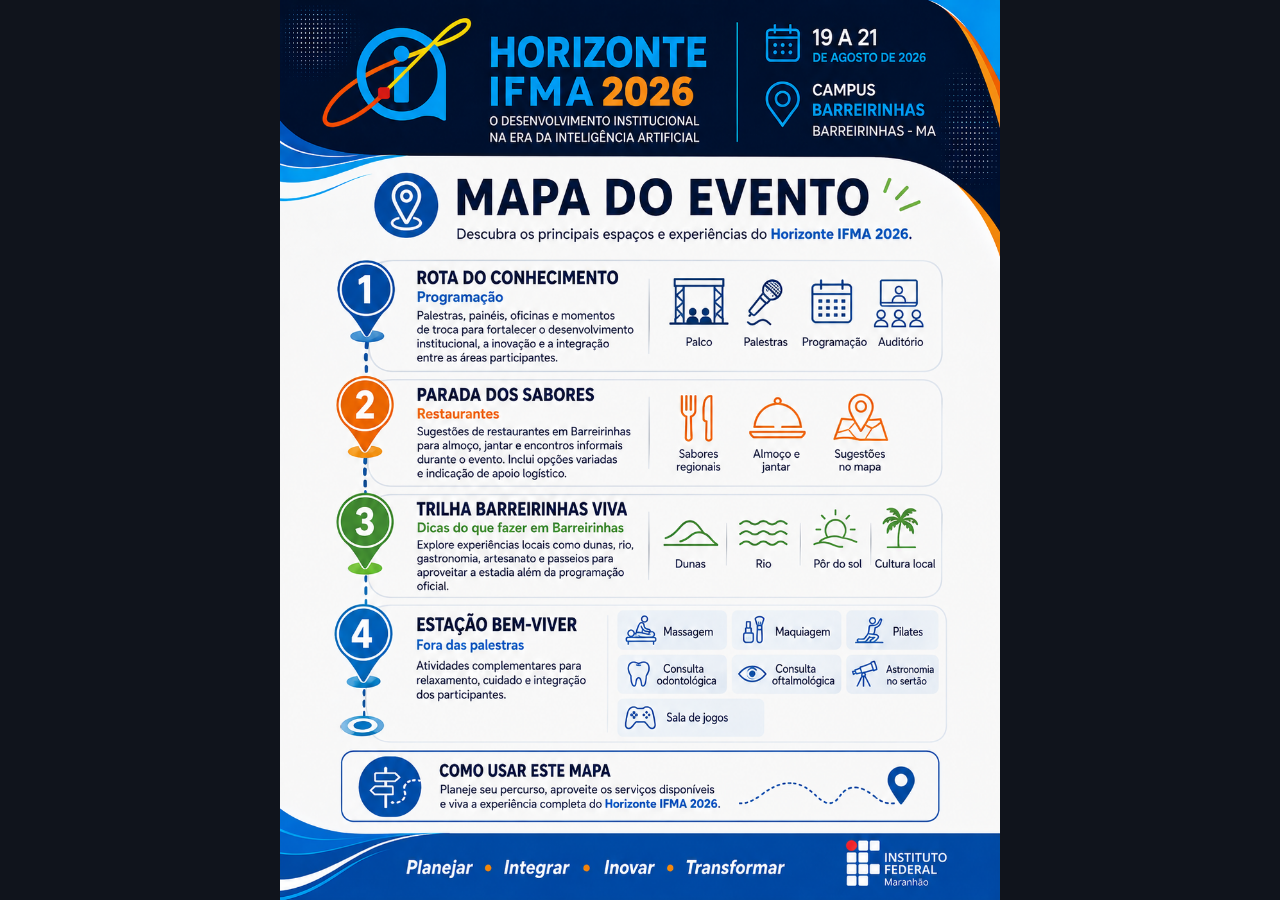
==== index.html @ 42ee4b75 "Mapa do Evento Horizonte IFMA 2026: menu interativo e materiais" ====
<!DOCTYPE html>
<html lang="pt-BR">
<head>
<meta charset="UTF-8">
<meta name="viewport" content="width=device-width, initial-scale=1">
<title>Mapa do Evento — Horizonte IFMA 2026</title>
<style>
  :root { --map-w: 1122; --map-h: 1402; }

  * { box-sizing: border-box; }

  body {
    margin: 0;
    background: #10141c;
    font-family: system-ui, "Segoe UI", Roboto, sans-serif;
    color: #fff;
  }

  /* Palco: mantém a proporção exata da imagem para que as áreas
     clicáveis (em %) acompanhem qualquer tamanho de tela. */
  .mapa {
    position: relative;
    width: min(100vw, calc(100vh * var(--map-w) / var(--map-h)));
    margin: 0 auto;
    aspect-ratio: var(--map-w) / var(--map-h);
    background-image: url("0.Mapa%20do%20Evento.png");
    background-size: 100% 100%;
    background-repeat: no-repeat;
  }

  .hotspot {
    position: absolute;
    display: block;
    border-radius: 10px;
    text-decoration: none;
    color: transparent;
    outline: none;
    -webkit-tap-highlight-color: transparent;
    transition: background-color .15s, box-shadow .15s;
  }

  .hotspot:hover,
  .hotspot:focus-visible {
    background-color: rgba(255, 214, 0, .28);
    box-shadow: 0 0 0 3px rgba(255, 214, 0, .9) inset;
  }

  /* Rótulo acessível, visível apenas para leitores de tela */
  .sr-only {
    position: absolute;
    width: 1px; height: 1px;
    padding: 0; margin: -1px;
    overflow: hidden;
    clip: rect(0 0 0 0);
    white-space: nowrap;
    border: 0;
  }

  /* ---------- Modo de edição ---------- */
  body.editando .hotspot {
    background-color: rgba(0, 170, 255, .30);
    box-shadow: 0 0 0 2px #00aaff inset;
    color: #fff;
    cursor: move;
    font-weight: 700;
    font-size: clamp(12px, 1.6vw, 20px);
    display: flex;
    align-items: center;
    justify-content: center;
    text-shadow: 0 1px 3px #000;
  }

  body.editando .alca {
    position: absolute;
    right: -6px; bottom: -6px;
    width: 14px; height: 14px;
    background: #fff;
    border: 2px solid #00aaff;
    border-radius: 3px;
    cursor: nwse-resize;
  }
  .alca { display: none; }

  /* A caixa de ajuda é uma ferramenta interna: fica oculta para os
     visitantes e só aparece quando o modo de edição é ativado com "E". */
  .ajuda {
    display: none;
    position: fixed;
    left: 12px; bottom: 12px;
    max-width: 340px;
    padding: 10px 14px;
    background: rgba(0, 0, 0, .78);
    border: 1px solid #2b3648;
    border-radius: 10px;
    font-size: 13px;
    line-height: 1.5;
    z-index: 10;
  }
  body.editando .ajuda { display: block; }
  .ajuda kbd {
    background: #263043;
    border-radius: 4px;
    padding: 1px 6px;
    font-family: inherit;
  }
  .ajuda button {
    margin-top: 8px;
    padding: 6px 12px;
    background: #00aaff;
    color: #04121d;
    border: 0;
    border-radius: 6px;
    font-weight: 700;
    cursor: pointer;
  }
  .ajuda .so-edicao { display: none; }
  body.editando .ajuda .so-edicao { display: block; }
</style>
</head>
<body>

<div class="mapa" id="mapa">
  <!-- 1 — Rota do Conhecimento -->
  <a class="hotspot" href="1-programacao.html"
     title="Rota do Conhecimento — Programação Oficial (PDF)"
     style="left:8.00%; top:28.60%; width:84.00%; height:11.70%;">
    <span class="sr-only">1 — Rota do Conhecimento: abrir a Programação Oficial em PDF</span>
    <span aria-hidden="true">1</span><i class="alca"></i>
  </a>

  <!-- 2 — Parada dos Sabores -->
  <a class="hotspot" href="2-restaurantes.html"
     title="Parada dos Sabores — Restaurantes em Barreirinhas"
     style="left:8.00%; top:41.70%; width:84.00%; height:11.70%;">
    <span class="sr-only">2 — Parada dos Sabores: abrir a lista de restaurantes em Barreirinhas</span>
    <span aria-hidden="true">2</span><i class="alca"></i>
  </a>

  <!-- 3 — Trilha Barreirinhas Viva -->
  <a class="hotspot" href="3-o-que-fazer.html"
     title="Trilha Barreirinhas Viva — Dicas do que fazer em Barreirinhas"
     style="left:8.00%; top:54.90%; width:84.00%; height:11.60%;">
    <span class="sr-only">3 — Trilha Barreirinhas Viva: abrir as dicas do que fazer em Barreirinhas</span>
    <span aria-hidden="true">3</span><i class="alca"></i>
  </a>

  <!-- 4 — Estação Bem-Viver -->
  <a class="hotspot" href="4-bem-viver.html"
     title="Estação Bem-Viver — Atividades fora das palestras"
     style="left:8.00%; top:67.40%; width:84.00%; height:14.50%;">
    <span class="sr-only">4 — Estação Bem-Viver: abrir as atividades fora das palestras</span>
    <span aria-hidden="true">4</span><i class="alca"></i>
  </a>
</div>

<!-- Ferramenta interna de ajuste das áreas clicáveis. Oculta por padrão; pressione "E". -->
<div class="ajuda">
  <strong>Modo de edição</strong> &mdash; pressione <kbd>E</kbd> para sair.
  <div class="so-edicao">
    Arraste o retângulo para mover, use o quadradinho do canto para redimensionar.
    <button type="button" id="btnCopiar">Copiar coordenadas</button>
  </div>
</div>

<script>
(() => {
  const mapa = document.getElementById('mapa');
  const spots = [...document.querySelectorAll('.hotspot')];
  let editando = false;

  document.addEventListener('keydown', (e) => {
    if (e.key === 'e' || e.key === 'E') {
      editando = !editando;
      document.body.classList.toggle('editando', editando);
    }
  });

  // Impede a navegação enquanto o modo de edição está ativo.
  spots.forEach((spot) => {
    spot.addEventListener('click', (e) => { if (editando) e.preventDefault(); });
    spot.addEventListener('pointerdown', (e) => {
      if (!editando) return;
      e.preventDefault();

      const caixa = mapa.getBoundingClientRect();
      const alvo = spot.getBoundingClientRect();
      const redimensionando = e.target.classList.contains('alca');
      const x0 = e.clientX, y0 = e.clientY;
      const left0 = alvo.left - caixa.left, top0 = alvo.top - caixa.top;
      const w0 = alvo.width, h0 = alvo.height;
      const pctX = (v) => (v / caixa.width) * 100;
      const pctY = (v) => (v / caixa.height) * 100;

      const mover = (ev) => {
        const dx = ev.clientX - x0, dy = ev.clientY - y0;
        if (redimensionando) {
          spot.style.width = Math.max(pctX(w0 + dx), 1).toFixed(2) + '%';
          spot.style.height = Math.max(pctY(h0 + dy), 1).toFixed(2) + '%';
        } else {
          spot.style.left = pctX(left0 + dx).toFixed(2) + '%';
          spot.style.top = pctY(top0 + dy).toFixed(2) + '%';
        }
      };
      const soltar = () => {
        window.removeEventListener('pointermove', mover);
        window.removeEventListener('pointerup', soltar);
      };
      window.addEventListener('pointermove', mover);
      window.addEventListener('pointerup', soltar);
    });
  });

  document.getElementById('btnCopiar').addEventListener('click', async () => {
    const texto = spots.map((s, i) => {
      const st = s.style;
      return `<!-- ${i + 1} --> style="left:${st.left}; top:${st.top}; width:${st.width}; height:${st.height};"`;
    }).join('\n');
    try {
      await navigator.clipboard.writeText(texto);
      alert('Coordenadas copiadas. Cole no lugar dos atributos style do index.html.');
    } catch {
      prompt('Copie manualmente:', texto);
    }
  });
})();
</script>
</body>
</html>
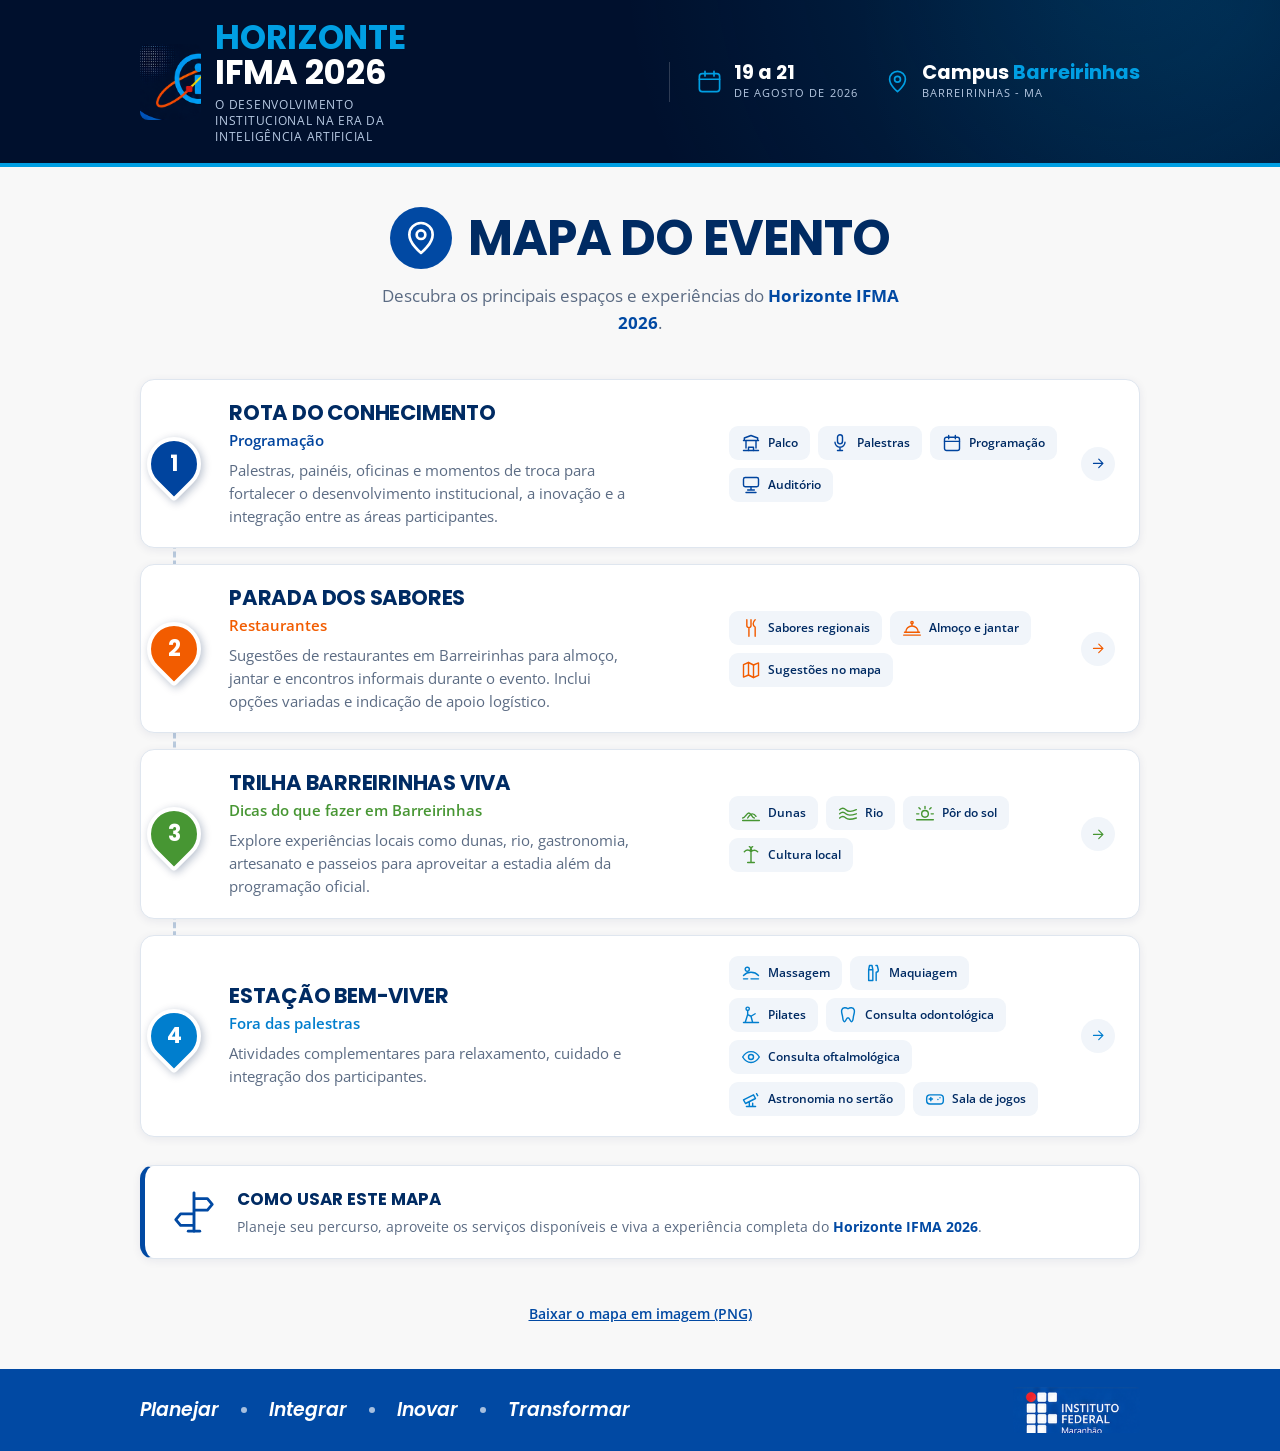
==== commit eff363c1: "Reconstroi o menu principal em HTML fluido, sem imagem de fundo fixa" ====
--- a/index.html
+++ b/index.html
@@ -4,225 +4,215 @@
 <meta charset="UTF-8">
 <meta name="viewport" content="width=device-width, initial-scale=1">
 <title>Mapa do Evento — Horizonte IFMA 2026</title>
-<style>
-  :root { --map-w: 1122; --map-h: 1402; }
-
-  * { box-sizing: border-box; }
-
-  body {
-    margin: 0;
-    background: #10141c;
-    font-family: system-ui, "Segoe UI", Roboto, sans-serif;
-    color: #fff;
-  }
-
-  /* Palco: mantém a proporção exata da imagem para que as áreas
-     clicáveis (em %) acompanhem qualquer tamanho de tela. */
-  .mapa {
-    position: relative;
-    width: min(100vw, calc(100vh * var(--map-w) / var(--map-h)));
-    margin: 0 auto;
-    aspect-ratio: var(--map-w) / var(--map-h);
-    background-image: url("0.Mapa%20do%20Evento.png");
-    background-size: 100% 100%;
-    background-repeat: no-repeat;
-  }
-
-  .hotspot {
-    position: absolute;
-    display: block;
-    border-radius: 10px;
-    text-decoration: none;
-    color: transparent;
-    outline: none;
-    -webkit-tap-highlight-color: transparent;
-    transition: background-color .15s, box-shadow .15s;
-  }
-
-  .hotspot:hover,
-  .hotspot:focus-visible {
-    background-color: rgba(255, 214, 0, .28);
-    box-shadow: 0 0 0 3px rgba(255, 214, 0, .9) inset;
-  }
-
-  /* Rótulo acessível, visível apenas para leitores de tela */
-  .sr-only {
-    position: absolute;
-    width: 1px; height: 1px;
-    padding: 0; margin: -1px;
-    overflow: hidden;
-    clip: rect(0 0 0 0);
-    white-space: nowrap;
-    border: 0;
-  }
-
-  /* ---------- Modo de edição ---------- */
-  body.editando .hotspot {
-    background-color: rgba(0, 170, 255, .30);
-    box-shadow: 0 0 0 2px #00aaff inset;
-    color: #fff;
-    cursor: move;
-    font-weight: 700;
-    font-size: clamp(12px, 1.6vw, 20px);
-    display: flex;
-    align-items: center;
-    justify-content: center;
-    text-shadow: 0 1px 3px #000;
-  }
-
-  body.editando .alca {
-    position: absolute;
-    right: -6px; bottom: -6px;
-    width: 14px; height: 14px;
-    background: #fff;
-    border: 2px solid #00aaff;
-    border-radius: 3px;
-    cursor: nwse-resize;
-  }
-  .alca { display: none; }
-
-  /* A caixa de ajuda é uma ferramenta interna: fica oculta para os
-     visitantes e só aparece quando o modo de edição é ativado com "E". */
-  .ajuda {
-    display: none;
-    position: fixed;
-    left: 12px; bottom: 12px;
-    max-width: 340px;
-    padding: 10px 14px;
-    background: rgba(0, 0, 0, .78);
-    border: 1px solid #2b3648;
-    border-radius: 10px;
-    font-size: 13px;
-    line-height: 1.5;
-    z-index: 10;
-  }
-  body.editando .ajuda { display: block; }
-  .ajuda kbd {
-    background: #263043;
-    border-radius: 4px;
-    padding: 1px 6px;
-    font-family: inherit;
-  }
-  .ajuda button {
-    margin-top: 8px;
-    padding: 6px 12px;
-    background: #00aaff;
-    color: #04121d;
-    border: 0;
-    border-radius: 6px;
-    font-weight: 700;
-    cursor: pointer;
-  }
-  .ajuda .so-edicao { display: none; }
-  body.editando .ajuda .so-edicao { display: block; }
-</style>
+<meta name="description" content="Mapa do Evento do Horizonte IFMA 2026: programação, restaurantes em Barreirinhas, dicas do que fazer e atividades da Estação Bem-Viver. Campus Barreirinhas, 19 a 21 de agosto de 2026.">
+<meta name="theme-color" content="#00102d">
+
+<meta property="og:type" content="website">
+<meta property="og:title" content="Mapa do Evento — Horizonte IFMA 2026">
+<meta property="og:description" content="Descubra os principais espaços e experiências do Horizonte IFMA 2026, no Campus Barreirinhas.">
+<meta property="og:image" content="0.Mapa do Evento.png">
+<meta property="og:locale" content="pt_BR">
+
+<link rel="preconnect" href="https://fonts.googleapis.com">
+<link rel="preconnect" href="https://fonts.gstatic.com" crossorigin>
+<link rel="stylesheet" href="https://fonts.googleapis.com/css2?family=Open+Sans:wght@400;600&family=Poppins:wght@600;700&display=swap">
+<link rel="stylesheet" href="mapa.css">
 </head>
 <body>
 
-<div class="mapa" id="mapa">
-  <!-- 1 — Rota do Conhecimento -->
-  <a class="hotspot" href="1-programacao.html"
-     title="Rota do Conhecimento — Programação Oficial (PDF)"
-     style="left:8.00%; top:28.60%; width:84.00%; height:11.70%;">
-    <span class="sr-only">1 — Rota do Conhecimento: abrir a Programação Oficial em PDF</span>
-    <span aria-hidden="true">1</span><i class="alca"></i>
-  </a>
-
-  <!-- 2 — Parada dos Sabores -->
-  <a class="hotspot" href="2-restaurantes.html"
-     title="Parada dos Sabores — Restaurantes em Barreirinhas"
-     style="left:8.00%; top:41.70%; width:84.00%; height:11.70%;">
-    <span class="sr-only">2 — Parada dos Sabores: abrir a lista de restaurantes em Barreirinhas</span>
-    <span aria-hidden="true">2</span><i class="alca"></i>
-  </a>
-
-  <!-- 3 — Trilha Barreirinhas Viva -->
-  <a class="hotspot" href="3-o-que-fazer.html"
-     title="Trilha Barreirinhas Viva — Dicas do que fazer em Barreirinhas"
-     style="left:8.00%; top:54.90%; width:84.00%; height:11.60%;">
-    <span class="sr-only">3 — Trilha Barreirinhas Viva: abrir as dicas do que fazer em Barreirinhas</span>
-    <span aria-hidden="true">3</span><i class="alca"></i>
-  </a>
-
-  <!-- 4 — Estação Bem-Viver -->
-  <a class="hotspot" href="4-bem-viver.html"
-     title="Estação Bem-Viver — Atividades fora das palestras"
-     style="left:8.00%; top:67.40%; width:84.00%; height:14.50%;">
-    <span class="sr-only">4 — Estação Bem-Viver: abrir as atividades fora das palestras</span>
-    <span aria-hidden="true">4</span><i class="alca"></i>
-  </a>
-</div>
-
-<!-- Ferramenta interna de ajuste das áreas clicáveis. Oculta por padrão; pressione "E". -->
-<div class="ajuda">
-  <strong>Modo de edição</strong> &mdash; pressione <kbd>E</kbd> para sair.
-  <div class="so-edicao">
-    Arraste o retângulo para mover, use o quadradinho do canto para redimensionar.
-    <button type="button" id="btnCopiar">Copiar coordenadas</button>
+<!-- Biblioteca de ícones. Fica oculta e é referenciada via <use>. -->
+<svg class="sprite" aria-hidden="true" focusable="false">
+  <defs>
+    <symbol id="i-calendario" viewBox="0 0 24 24"><rect x="3" y="5" width="18" height="16" rx="2.5"/><path d="M8 3v4M16 3v4M3 10h18"/></symbol>
+    <symbol id="i-local" viewBox="0 0 24 24"><path d="M12 21s7-5.6 7-11a7 7 0 1 0-14 0c0 5.4 7 11 7 11z"/><circle cx="12" cy="10" r="2.6"/></symbol>
+    <symbol id="i-palco" viewBox="0 0 24 24"><path d="M3 9h18M4 9V6l8-3 8 3v3M6 9v9M18 9v9M3 21h18"/><path d="M9 21v-4h6v4"/></symbol>
+    <symbol id="i-microfone" viewBox="0 0 24 24"><rect x="9" y="2" width="6" height="11" rx="3"/><path d="M6 11a6 6 0 0 0 12 0M12 17v4M9 21h6"/></symbol>
+    <symbol id="i-auditorio" viewBox="0 0 24 24"><rect x="3" y="3" width="18" height="11" rx="2"/><path d="M8 18h8M6 21h12M12 14v4"/></symbol>
+    <symbol id="i-garfo" viewBox="0 0 24 24"><path d="M7 2v7a2.5 2.5 0 0 0 5 0V2M9.5 11.5V22M17 2c-1.6 1.4-2.4 3-2.4 5s.8 3.2 2.4 4v11"/></symbol>
+    <symbol id="i-prato" viewBox="0 0 24 24"><path d="M3 17h18M4.5 17a7.5 7.5 0 0 1 15 0M12 6.5V9"/><circle cx="12" cy="5.4" r="1.4"/><path d="M2 20.5h20"/></symbol>
+    <symbol id="i-mapa" viewBox="0 0 24 24"><path d="M9 3 3 5.5v15L9 18l6 3 6-2.5v-15L15 6z"/><path d="M9 3v15M15 6v15"/></symbol>
+    <symbol id="i-dunas" viewBox="0 0 24 24"><path d="M2 18c3.2 0 4.6-6 7.4-6S13 18 16 18M8 18c2-3.4 3.6-5 5.6-5s3.4 1.4 4.4 3M2 21h20"/></symbol>
+    <symbol id="i-rio" viewBox="0 0 24 24"><path d="M2 8c2.6-2.4 5-2.4 7.4 0S17 10.4 22 8M2 13c2.6-2.4 5-2.4 7.4 0s5.2 2.4 12.6 0M2 18c2.6-2.4 5-2.4 7.4 0s5.2 2.4 12.6 0"/></symbol>
+    <symbol id="i-sol" viewBox="0 0 24 24"><circle cx="12" cy="13" r="4"/><path d="M12 4v2.5M4.6 13H2M22 13h-2.6M6.3 7.3 4.7 5.7M17.7 7.3l1.6-1.6M2 20h20"/></symbol>
+    <symbol id="i-palmeira" viewBox="0 0 24 24"><path d="M12 8v13M12 8C9.6 5.6 6.4 5.6 4 8M12 8c2.4-2.4 5.6-2.4 8 0M12 8c-1.4-3 0-5 2-6M12 8c1.4-3 0-5-2-6M8 21h8"/></symbol>
+    <symbol id="i-massagem" viewBox="0 0 24 24"><path d="M3 15c2.4-2.6 5.6-3.9 9-3.9s6.6 1.3 9 3.9"/><circle cx="7.5" cy="7.5" r="2.5"/><path d="M12 19h9M3 19h5"/></symbol>
+    <symbol id="i-maquiagem" viewBox="0 0 24 24"><path d="M9 3h3l1 5H8zM8 8h5v13H8z"/><path d="M17 21V11c1.7 0 2.6-1.2 2.6-2.6L18.3 3h-1.6"/></symbol>
+    <symbol id="i-pilates" viewBox="0 0 24 24"><circle cx="8" cy="4.5" r="2"/><path d="M8 6.5v5l4 2 5-3M8 11.5 5 21M12 13.5 14 21M3 21h18"/></symbol>
+    <symbol id="i-dente" viewBox="0 0 24 24"><path d="M12 4.5C9.8 2.9 5.5 2.6 4.5 6c-.8 2.8.6 4.9 1 8 .3 2.2.4 6 2.3 6s1.6-4.6 4.2-4.6 2.3 4.6 4.2 4.6 2-3.8 2.3-6c.4-3.1 1.8-5.2 1-8-1-3.4-5.3-3.1-7.5-1.5z"/></symbol>
+    <symbol id="i-olho" viewBox="0 0 24 24"><path d="M2 12s3.8-6.5 10-6.5S22 12 22 12s-3.8 6.5-10 6.5S2 12 2 12z"/><circle cx="12" cy="12" r="3"/></symbol>
+    <symbol id="i-telescopio" viewBox="0 0 24 24"><path d="m3 13 12-6 2.4 4.4L5.4 17.4zM10 15.5V21M14 17v4M6.5 21h11M18.6 5.6 20 8"/></symbol>
+    <symbol id="i-jogos" viewBox="0 0 24 24"><rect x="2" y="7" width="20" height="11" rx="4"/><path d="M7 10v4M5 12h4M15.5 12.5h.01M18 10.5h.01"/></symbol>
+    <symbol id="i-placa" viewBox="0 0 24 24"><path d="M12 2v20M12 5h7l2.5 3L19 11h-7M12 13H5l-2.5 3L5 19h7"/><path d="M9 22h6"/></symbol>
+    <symbol id="i-seta" viewBox="0 0 24 24"><path d="M5 12h13M12.5 6l6 6-6 6"/></symbol>
+  </defs>
+</svg>
+
+<header class="cabecalho">
+  <div class="limite">
+    <div class="marca">
+      <img class="marca__simbolo" src="logo-horizonte.png" alt="" width="176" height="218">
+      <div>
+        <p class="marca__nome">Horizonte <b>IFMA 2026</b></p>
+        <p class="marca__linha">O desenvolvimento institucional na era da inteligência artificial</p>
+      </div>
+    </div>
+
+    <div class="dados">
+      <div class="dado">
+        <svg class="icone" aria-hidden="true"><use href="#i-calendario"/></svg>
+        <span>
+          <span class="dado__forte">19 a 21</span>
+          <span class="dado__fraco">de agosto de 2026</span>
+        </span>
+      </div>
+      <div class="dado">
+        <svg class="icone" aria-hidden="true"><use href="#i-local"/></svg>
+        <span>
+          <span class="dado__forte">Campus <span>Barreirinhas</span></span>
+          <span class="dado__fraco">Barreirinhas - MA</span>
+        </span>
+      </div>
+    </div>
   </div>
-</div>
-
-<script>
-(() => {
-  const mapa = document.getElementById('mapa');
-  const spots = [...document.querySelectorAll('.hotspot')];
-  let editando = false;
-
-  document.addEventListener('keydown', (e) => {
-    if (e.key === 'e' || e.key === 'E') {
-      editando = !editando;
-      document.body.classList.toggle('editando', editando);
-    }
-  });
-
-  // Impede a navegação enquanto o modo de edição está ativo.
-  spots.forEach((spot) => {
-    spot.addEventListener('click', (e) => { if (editando) e.preventDefault(); });
-    spot.addEventListener('pointerdown', (e) => {
-      if (!editando) return;
-      e.preventDefault();
-
-      const caixa = mapa.getBoundingClientRect();
-      const alvo = spot.getBoundingClientRect();
-      const redimensionando = e.target.classList.contains('alca');
-      const x0 = e.clientX, y0 = e.clientY;
-      const left0 = alvo.left - caixa.left, top0 = alvo.top - caixa.top;
-      const w0 = alvo.width, h0 = alvo.height;
-      const pctX = (v) => (v / caixa.width) * 100;
-      const pctY = (v) => (v / caixa.height) * 100;
-
-      const mover = (ev) => {
-        const dx = ev.clientX - x0, dy = ev.clientY - y0;
-        if (redimensionando) {
-          spot.style.width = Math.max(pctX(w0 + dx), 1).toFixed(2) + '%';
-          spot.style.height = Math.max(pctY(h0 + dy), 1).toFixed(2) + '%';
-        } else {
-          spot.style.left = pctX(left0 + dx).toFixed(2) + '%';
-          spot.style.top = pctY(top0 + dy).toFixed(2) + '%';
-        }
-      };
-      const soltar = () => {
-        window.removeEventListener('pointermove', mover);
-        window.removeEventListener('pointerup', soltar);
-      };
-      window.addEventListener('pointermove', mover);
-      window.addEventListener('pointerup', soltar);
-    });
-  });
-
-  document.getElementById('btnCopiar').addEventListener('click', async () => {
-    const texto = spots.map((s, i) => {
-      const st = s.style;
-      return `<!-- ${i + 1} --> style="left:${st.left}; top:${st.top}; width:${st.width}; height:${st.height};"`;
-    }).join('\n');
-    try {
-      await navigator.clipboard.writeText(texto);
-      alert('Coordenadas copiadas. Cole no lugar dos atributos style do index.html.');
-    } catch {
-      prompt('Copie manualmente:', texto);
-    }
-  });
-})();
-</script>
+</header>
+
+<main class="limite">
+
+  <div class="abertura">
+    <h1 class="abertura__titulo">
+      <svg class="icone" aria-hidden="true"><use href="#i-local"/></svg>
+      Mapa do Evento
+    </h1>
+    <p class="abertura__chamada">
+      Descubra os principais espaços e experiências do <strong>Horizonte IFMA 2026</strong>.
+    </p>
+  </div>
+
+  <ol class="rota">
+
+    <li class="etapa" style="--cor: var(--item-1);">
+      <a class="cartao" href="1-programacao.html">
+        <span class="pino" aria-hidden="true"><span>1</span></span>
+        <div class="cartao__conteudo">
+          <h2 class="cartao__titulo">Rota do Conhecimento</h2>
+          <p class="cartao__sub">Programação</p>
+          <p class="cartao__desc">
+            Palestras, painéis, oficinas e momentos de troca para fortalecer o
+            desenvolvimento institucional, a inovação e a integração entre as áreas participantes.
+          </p>
+        </div>
+        <ul class="marcadores">
+          <li><svg class="icone" aria-hidden="true"><use href="#i-palco"/></svg>Palco</li>
+          <li><svg class="icone" aria-hidden="true"><use href="#i-microfone"/></svg>Palestras</li>
+          <li><svg class="icone" aria-hidden="true"><use href="#i-calendario"/></svg>Programação</li>
+          <li><svg class="icone" aria-hidden="true"><use href="#i-auditorio"/></svg>Auditório</li>
+        </ul>
+        <span class="cartao__seta" aria-hidden="true">
+          <svg class="icone"><use href="#i-seta"/></svg>
+        </span>
+      </a>
+    </li>
+
+    <li class="etapa" style="--cor: var(--item-2);">
+      <a class="cartao" href="2-restaurantes.html">
+        <span class="pino" aria-hidden="true"><span>2</span></span>
+        <div class="cartao__conteudo">
+          <h2 class="cartao__titulo">Parada dos Sabores</h2>
+          <p class="cartao__sub">Restaurantes</p>
+          <p class="cartao__desc">
+            Sugestões de restaurantes em Barreirinhas para almoço, jantar e encontros
+            informais durante o evento. Inclui opções variadas e indicação de apoio logístico.
+          </p>
+        </div>
+        <ul class="marcadores">
+          <li><svg class="icone" aria-hidden="true"><use href="#i-garfo"/></svg>Sabores regionais</li>
+          <li><svg class="icone" aria-hidden="true"><use href="#i-prato"/></svg>Almoço e jantar</li>
+          <li><svg class="icone" aria-hidden="true"><use href="#i-mapa"/></svg>Sugestões no mapa</li>
+        </ul>
+        <span class="cartao__seta" aria-hidden="true">
+          <svg class="icone"><use href="#i-seta"/></svg>
+        </span>
+      </a>
+    </li>
+
+    <li class="etapa" style="--cor: var(--item-3);">
+      <a class="cartao" href="3-o-que-fazer.html">
+        <span class="pino" aria-hidden="true"><span>3</span></span>
+        <div class="cartao__conteudo">
+          <h2 class="cartao__titulo">Trilha Barreirinhas Viva</h2>
+          <p class="cartao__sub">Dicas do que fazer em Barreirinhas</p>
+          <p class="cartao__desc">
+            Explore experiências locais como dunas, rio, gastronomia, artesanato e
+            passeios para aproveitar a estadia além da programação oficial.
+          </p>
+        </div>
+        <ul class="marcadores">
+          <li><svg class="icone" aria-hidden="true"><use href="#i-dunas"/></svg>Dunas</li>
+          <li><svg class="icone" aria-hidden="true"><use href="#i-rio"/></svg>Rio</li>
+          <li><svg class="icone" aria-hidden="true"><use href="#i-sol"/></svg>Pôr do sol</li>
+          <li><svg class="icone" aria-hidden="true"><use href="#i-palmeira"/></svg>Cultura local</li>
+        </ul>
+        <span class="cartao__seta" aria-hidden="true">
+          <svg class="icone"><use href="#i-seta"/></svg>
+        </span>
+      </a>
+    </li>
+
+    <li class="etapa" style="--cor: var(--item-4);">
+      <a class="cartao" href="4-bem-viver.html">
+        <span class="pino" aria-hidden="true"><span>4</span></span>
+        <div class="cartao__conteudo">
+          <h2 class="cartao__titulo">Estação Bem-Viver</h2>
+          <p class="cartao__sub">Fora das palestras</p>
+          <p class="cartao__desc">
+            Atividades complementares para relaxamento, cuidado e integração dos participantes.
+          </p>
+        </div>
+        <ul class="marcadores">
+          <li><svg class="icone" aria-hidden="true"><use href="#i-massagem"/></svg>Massagem</li>
+          <li><svg class="icone" aria-hidden="true"><use href="#i-maquiagem"/></svg>Maquiagem</li>
+          <li><svg class="icone" aria-hidden="true"><use href="#i-pilates"/></svg>Pilates</li>
+          <li><svg class="icone" aria-hidden="true"><use href="#i-dente"/></svg>Consulta odontológica</li>
+          <li><svg class="icone" aria-hidden="true"><use href="#i-olho"/></svg>Consulta oftalmológica</li>
+          <li><svg class="icone" aria-hidden="true"><use href="#i-telescopio"/></svg>Astronomia no sertão</li>
+          <li><svg class="icone" aria-hidden="true"><use href="#i-jogos"/></svg>Sala de jogos</li>
+        </ul>
+        <span class="cartao__seta" aria-hidden="true">
+          <svg class="icone"><use href="#i-seta"/></svg>
+        </span>
+      </a>
+    </li>
+
+  </ol>
+
+  <section class="como-usar">
+    <svg class="icone" aria-hidden="true"><use href="#i-placa"/></svg>
+    <div>
+      <h2>Como usar este mapa</h2>
+      <p>
+        Planeje seu percurso, aproveite os serviços disponíveis e viva a experiência
+        completa do <strong>Horizonte IFMA 2026</strong>.
+      </p>
+    </div>
+  </section>
+
+  <p class="extras">
+    <a href="0.Mapa do Evento.png" download>Baixar o mapa em imagem (PNG)</a>
+  </p>
+
+</main>
+
+<footer class="rodape">
+  <div class="limite">
+    <ul class="valores">
+      <li>Planejar</li>
+      <li>Integrar</li>
+      <li>Inovar</li>
+      <li>Transformar</li>
+    </ul>
+    <img src="logo-ifma.png" alt="Instituto Federal do Maranhão" width="215" height="78">
+  </div>
+</footer>
+
 </body>
 </html>
--- a/mapa.css
+++ b/mapa.css
@@ -0,0 +1,472 @@
+/* ==========================================================================
+   Mapa do Evento — Horizonte IFMA 2026
+   Layout fluido em HTML: o conteúdo reflui conforme a largura da tela,
+   sem imagem de fundo fixa e sem distorção.
+   Paleta amostrada do material original.
+   ========================================================================== */
+
+:root {
+  --navy-escuro: #00102d;
+  --navy: #002b63;
+  --azul-faixa: #0149a3;
+  --azul-claro: #009fe3;
+
+  --item-1: #00449e;
+  --item-2: #f25c00;
+  --item-3: #479633;
+  --item-4: #007ece;
+
+  --fundo: #f8f8f8;
+  --cartao: #ffffff;
+  --cartao-alt: #f1f5fa;
+  --borda: #dfe6ef;
+  --texto: #14243d;
+  --texto-suave: #5b6b83;
+
+  --raio: 14px;
+  --sombra: 0 2px 10px rgba(0, 32, 80, .07);
+  --largura: 1040px;
+  --fonte-titulo: "Poppins", "Segoe UI", system-ui, sans-serif;
+  --fonte-texto: "Open Sans", "Segoe UI", system-ui, sans-serif;
+}
+
+* { box-sizing: border-box; }
+
+html { scroll-behavior: smooth; }
+
+body {
+  margin: 0;
+  background: var(--fundo);
+  color: var(--texto);
+  font-family: var(--fonte-texto);
+  font-size: 16px;
+  line-height: 1.6;
+  -webkit-text-size-adjust: 100%;
+}
+
+.limite {
+  width: 100%;
+  max-width: var(--largura);
+  margin: 0 auto;
+  padding: 0 20px;
+}
+
+/* Ícones em sprite SVG ------------------------------------------------------ */
+.sprite { display: none; }
+
+.icone {
+  width: 1em;
+  height: 1em;
+  flex: none;
+  fill: none;
+  stroke: currentColor;
+  stroke-width: 1.7;
+  stroke-linecap: round;
+  stroke-linejoin: round;
+}
+
+/* Cabeçalho ---------------------------------------------------------------- */
+.cabecalho {
+  background: var(--navy-escuro);
+  background-image:
+    radial-gradient(circle at 88% -30%, rgba(0, 159, 227, .16), transparent 44%),
+    radial-gradient(circle at 96% 8%, rgba(0, 159, 227, .10), transparent 30%);
+  color: #fff;
+  border-bottom: 4px solid var(--azul-claro);
+}
+
+.cabecalho .limite {
+  display: flex;
+  flex-wrap: wrap;
+  align-items: center;
+  gap: 20px 34px;
+  padding-block: 20px;
+}
+
+.marca {
+  display: flex;
+  align-items: center;
+  gap: 14px;
+  margin-right: auto;
+}
+
+.marca__simbolo {
+  width: auto;
+  height: 76px;
+  border-radius: 8px;
+}
+
+.marca__nome {
+  margin: 0;
+  font-family: var(--fonte-titulo);
+  font-weight: 700;
+  font-size: clamp(1.4rem, 4.4vw, 2.1rem);
+  line-height: 1.05;
+  letter-spacing: -.01em;
+  color: var(--azul-claro);
+  text-transform: uppercase;
+}
+.marca__nome b {
+  display: block;
+  color: #fff;
+  font-weight: 700;
+}
+.marca__linha {
+  margin: 5px 0 0;
+  max-width: 34ch;
+  font-size: clamp(.62rem, 1.7vw, .74rem);
+  line-height: 1.35;
+  letter-spacing: .06em;
+  text-transform: uppercase;
+  color: #b8cbe4;
+}
+
+.dados {
+  display: flex;
+  flex-wrap: wrap;
+  gap: 12px 26px;
+  padding-left: 26px;
+  border-left: 1px solid rgba(255, 255, 255, .18);
+}
+
+.dado {
+  display: flex;
+  align-items: center;
+  gap: 11px;
+}
+.dado .icone {
+  width: 27px;
+  height: 27px;
+  color: var(--azul-claro);
+  stroke-width: 1.5;
+}
+.dado__forte {
+  display: block;
+  font-family: var(--fonte-titulo);
+  font-weight: 700;
+  font-size: 1.22rem;
+  line-height: 1.15;
+}
+.dado__forte span { color: var(--azul-claro); }
+.dado__fraco {
+  display: block;
+  font-size: .68rem;
+  letter-spacing: .1em;
+  text-transform: uppercase;
+  color: #b8cbe4;
+}
+
+/* Título da página --------------------------------------------------------- */
+.abertura {
+  padding-block: 40px 8px;
+  text-align: center;
+}
+
+.abertura__titulo {
+  display: flex;
+  align-items: center;
+  justify-content: center;
+  gap: 16px;
+  margin: 0;
+  font-family: var(--fonte-titulo);
+  font-weight: 700;
+  font-size: clamp(1.75rem, 6.4vw, 3.05rem);
+  line-height: 1.1;
+  letter-spacing: -.02em;
+  color: var(--navy);
+  text-transform: uppercase;
+}
+.abertura__titulo .icone {
+  width: clamp(40px, 9vw, 62px);
+  height: clamp(40px, 9vw, 62px);
+  padding: 11px;
+  color: #fff;
+  background: var(--azul-faixa);
+  border-radius: 50%;
+  stroke-width: 1.6;
+}
+
+.abertura__chamada {
+  max-width: 52ch;
+  margin: 14px auto 0;
+  color: var(--texto-suave);
+  font-size: clamp(.95rem, 2.4vw, 1.05rem);
+}
+.abertura__chamada strong { color: var(--azul-faixa); }
+
+/* Rota de itens ------------------------------------------------------------ */
+.rota {
+  position: relative;
+  list-style: none;
+  margin: 34px 0 0;
+  padding: 0;
+  display: grid;
+  gap: 16px;
+}
+
+/* Linha tracejada que liga os pinos, como no material original. */
+.rota::before {
+  content: "";
+  position: absolute;
+  top: 46px;
+  bottom: 46px;
+  left: 33px;
+  border-left: 3px dashed #b9cadd;
+  z-index: 0;
+}
+
+.etapa { position: relative; z-index: 1; }
+
+.cartao {
+  display: grid;
+  /* pino | texto | etiquetas | seta */
+  grid-template-columns: 66px minmax(0, 1fr) auto auto;
+  align-items: center;
+  gap: 8px 22px;
+  padding: 20px 24px 20px 0;
+  background: var(--cartao);
+  border: 1px solid var(--borda);
+  border-radius: var(--raio);
+  box-shadow: var(--sombra);
+  color: inherit;
+  text-decoration: none;
+  transition: transform .16s ease, box-shadow .16s ease, border-color .16s ease;
+}
+.cartao:hover,
+.cartao:focus-visible {
+  transform: translateY(-2px);
+  border-color: var(--cor);
+  box-shadow: 0 10px 26px rgba(0, 32, 80, .15);
+}
+.cartao:focus-visible {
+  outline: 3px solid var(--cor);
+  outline-offset: 2px;
+}
+
+/* Pino numerado, no formato de marcador de mapa. */
+.pino {
+  display: grid;
+  place-items: center;
+  justify-self: center;
+  width: 54px;
+  height: 54px;
+  background: var(--cor);
+  border: 4px solid #fff;
+  border-radius: 50% 50% 50% 4px;
+  transform: rotate(-45deg);
+  box-shadow: 0 3px 9px rgba(0, 32, 80, .28);
+}
+.pino span {
+  font-family: var(--fonte-titulo);
+  font-weight: 700;
+  font-size: 1.4rem;
+  color: #fff;
+  transform: rotate(45deg);
+}
+
+.cartao__titulo {
+  margin: 0;
+  font-family: var(--fonte-titulo);
+  font-weight: 700;
+  font-size: clamp(1.05rem, 3vw, 1.32rem);
+  line-height: 1.2;
+  letter-spacing: -.01em;
+  color: var(--navy);
+  text-transform: uppercase;
+}
+.cartao__sub {
+  margin: 2px 0 7px;
+  font-weight: 600;
+  font-size: .95rem;
+  color: var(--cor);
+}
+.cartao__desc {
+  margin: 0;
+  max-width: 46ch;
+  font-size: .92rem;
+  line-height: 1.55;
+  color: var(--texto-suave);
+}
+
+/* Etiquetas de destaque de cada item. */
+.marcadores {
+  display: flex;
+  flex-wrap: wrap;
+  gap: 8px;
+  max-width: 330px;
+  margin: 0;
+  padding: 0;
+  list-style: none;
+}
+.marcadores li {
+  display: flex;
+  align-items: center;
+  gap: 7px;
+  padding: 7px 12px;
+  background: var(--cartao-alt);
+  border-radius: 9px;
+  font-size: .78rem;
+  font-weight: 600;
+  line-height: 1.25;
+  color: var(--navy);
+}
+.marcadores .icone {
+  width: 20px;
+  height: 20px;
+  color: var(--cor);
+}
+
+.cartao__seta {
+  display: grid;
+  place-items: center;
+  width: 34px;
+  height: 34px;
+  background: var(--cartao-alt);
+  border-radius: 50%;
+  color: var(--cor);
+  font-size: 1.05rem;
+  transition: background-color .16s ease, color .16s ease, transform .16s ease;
+}
+.cartao:hover .cartao__seta {
+  background: var(--cor);
+  color: #fff;
+  transform: translateX(3px);
+}
+
+/* Bloco "como usar" -------------------------------------------------------- */
+.como-usar {
+  display: flex;
+  align-items: center;
+  gap: 20px;
+  margin: 28px 0 44px;
+  padding: 20px 26px;
+  background: var(--cartao);
+  border: 1px solid var(--borda);
+  border-left: 5px solid var(--azul-faixa);
+  border-radius: var(--raio);
+  box-shadow: var(--sombra);
+}
+.como-usar > .icone {
+  width: 46px;
+  height: 46px;
+  color: var(--azul-faixa);
+  stroke-width: 1.5;
+}
+.como-usar h2 {
+  margin: 0 0 3px;
+  font-family: var(--fonte-titulo);
+  font-weight: 700;
+  font-size: 1.05rem;
+  color: var(--navy);
+  text-transform: uppercase;
+}
+.como-usar p {
+  margin: 0;
+  font-size: .9rem;
+  color: var(--texto-suave);
+}
+.como-usar strong { color: var(--azul-faixa); }
+
+.extras {
+  margin: 0 0 44px;
+  font-size: .85rem;
+  color: var(--texto-suave);
+  text-align: center;
+}
+.extras a { color: var(--azul-faixa); font-weight: 600; }
+
+/* Rodapé ------------------------------------------------------------------- */
+.rodape {
+  background: var(--azul-faixa);
+  color: #fff;
+}
+.rodape .limite {
+  display: flex;
+  flex-wrap: wrap;
+  align-items: center;
+  justify-content: space-between;
+  gap: 16px 28px;
+  padding-block: 18px;
+}
+.valores {
+  display: flex;
+  flex-wrap: wrap;
+  gap: 8px 22px;
+  margin: 0;
+  padding: 0;
+  list-style: none;
+  font-family: var(--fonte-titulo);
+  font-style: italic;
+  font-weight: 600;
+  font-size: clamp(.95rem, 2.6vw, 1.18rem);
+}
+.valores li { display: flex; align-items: center; gap: 22px; }
+.valores li:not(:last-child)::after {
+  content: "";
+  width: 6px;
+  height: 6px;
+  background: currentColor;
+  border-radius: 50%;
+  opacity: .65;
+}
+.rodape img { height: 46px; width: auto; border-radius: 4px; }
+
+/* Responsivo --------------------------------------------------------------- */
+@media (max-width: 860px) {
+  .marcadores { max-width: none; }
+
+  .cartao {
+    grid-template-columns: 58px minmax(0, 1fr);
+    padding: 18px 18px 18px 0;
+  }
+  .pino { grid-row: 1 / span 2; }
+  .cartao__conteudo { grid-column: 2; }
+  .marcadores { grid-column: 2; margin-top: 4px; }
+  .cartao__seta { display: none; }
+}
+
+@media (max-width: 560px) {
+  .dados {
+    padding-left: 0;
+    border-left: 0;
+    border-top: 1px solid rgba(255, 255, 255, .18);
+    padding-top: 14px;
+    width: 100%;
+  }
+  .marca__simbolo { height: 58px; }
+  .rota::before { display: none; }
+
+  .cartao {
+    grid-template-columns: minmax(0, 1fr);
+    padding: 18px;
+    gap: 10px;
+  }
+  .pino {
+    grid-row: auto;
+    justify-self: start;
+    width: 44px;
+    height: 44px;
+    border-width: 3px;
+  }
+  .pino span { font-size: 1.15rem; }
+  .cartao__conteudo,
+  .marcadores { grid-column: 1; }
+
+  .como-usar { flex-direction: column; text-align: center; }
+  .rodape .limite { justify-content: center; text-align: center; }
+  .valores { justify-content: center; }
+}
+
+/* Impressão ---------------------------------------------------------------- */
+@media print {
+  body { background: #fff; }
+  .cartao, .como-usar { box-shadow: none; break-inside: avoid; }
+  .extras { display: none; }
+}
+
+/* Respeita quem prefere menos animação. */
+@media (prefers-reduced-motion: reduce) {
+  html { scroll-behavior: auto; }
+  .cartao, .cartao__seta { transition: none; }
+  .cartao:hover, .cartao:focus-visible { transform: none; }
+}
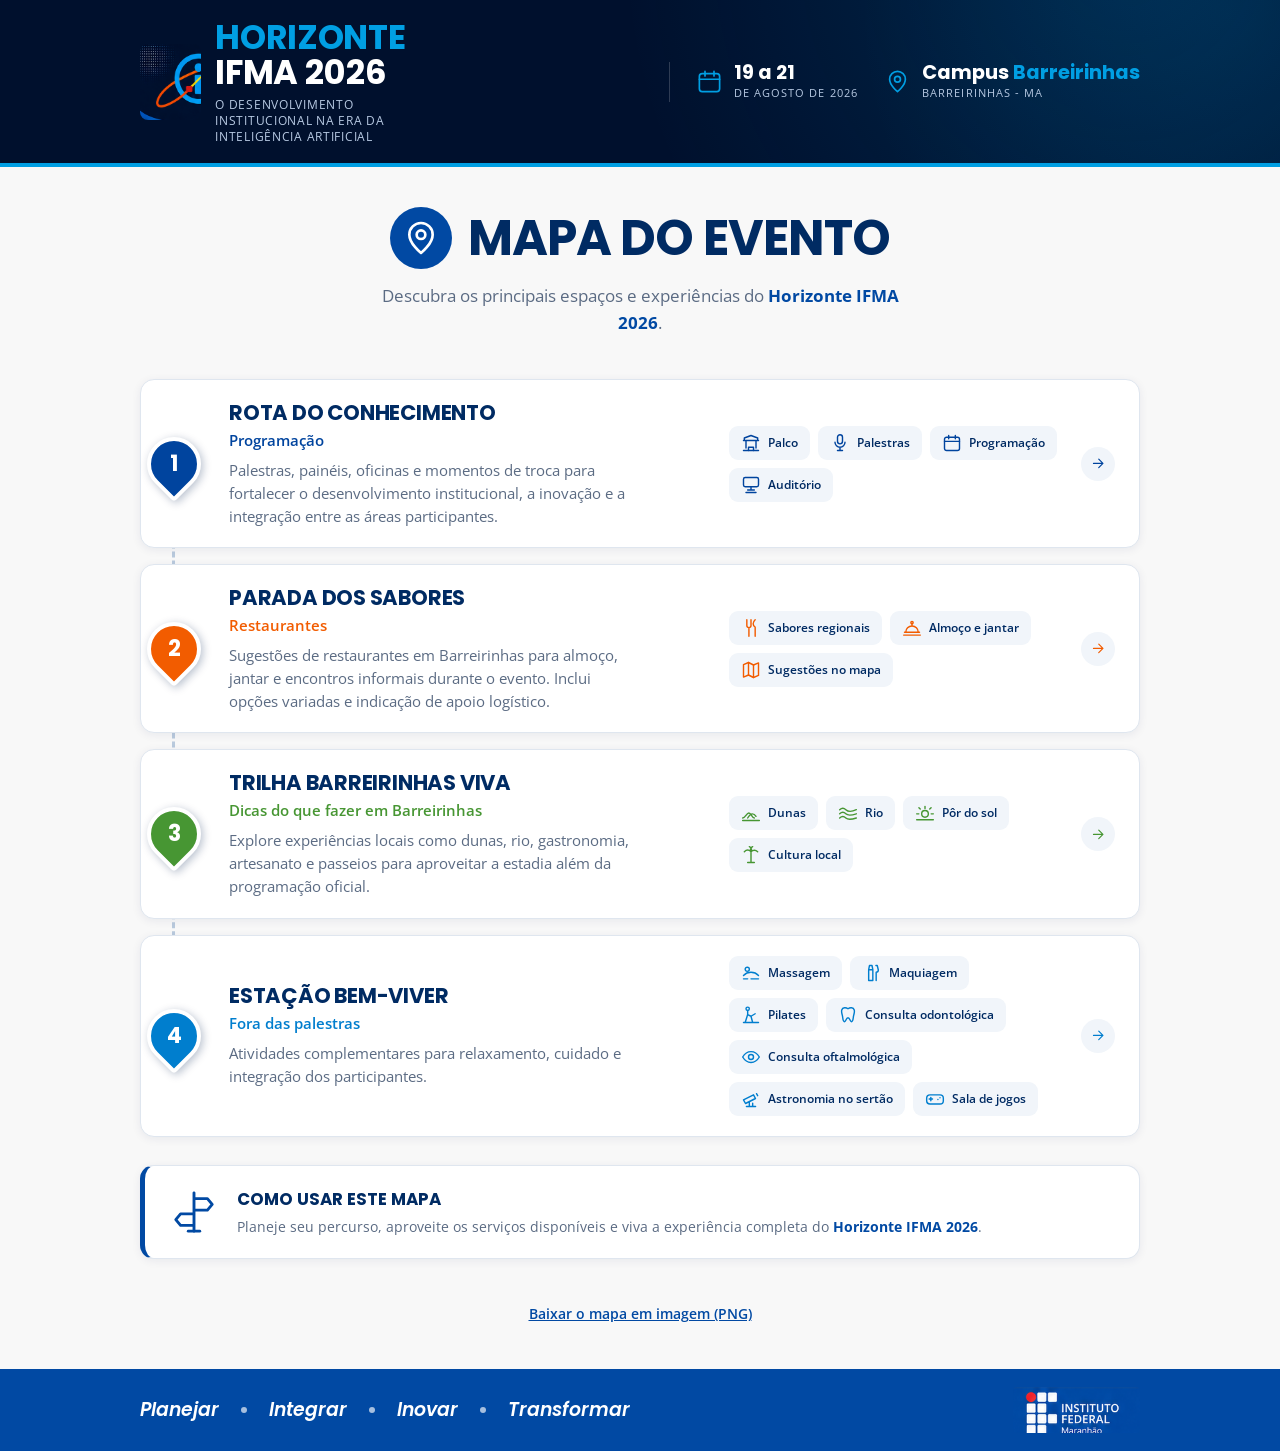
==== commit eb6dd61a: "Converte as paginas 1 a 4 em HTML fluido, com CSS compartilhado" ====
--- a/index.html
+++ b/index.html
@@ -16,6 +16,7 @@
 <link rel="preconnect" href="https://fonts.googleapis.com">
 <link rel="preconnect" href="https://fonts.gstatic.com" crossorigin>
 <link rel="stylesheet" href="https://fonts.googleapis.com/css2?family=Open+Sans:wght@400;600&family=Poppins:wght@600;700&display=swap">
+<link rel="stylesheet" href="base.css">
 <link rel="stylesheet" href="mapa.css">
 </head>
 <body>
--- a/base.css
+++ b/base.css
@@ -0,0 +1,244 @@
+/* ==========================================================================
+   Horizonte IFMA 2026 — base compartilhada
+   Paleta, reset, cabeçalho e rodapé usados por todas as páginas.
+   As cores foram amostradas dos materiais originais.
+   ========================================================================== */
+
+:root {
+  --navy-escuro: #00102d;
+  --navy: #002b63;
+  --azul-faixa: #0149a3;
+  --azul-claro: #009fe3;
+
+  --item-1: #00449e;
+  --item-2: #f25c00;
+  --item-3: #479633;
+  --item-4: #007ece;
+
+  --trilha-gp: #1f8fd6;
+  --trilha-di: #e2a412;
+  --trilha-ti: #e2571f;
+  --trilha-sq: #d94540;
+  --trilha-geral: #0149a3;
+
+  --fundo: #f8f8f8;
+  --cartao: #ffffff;
+  --cartao-alt: #f1f5fa;
+  --borda: #dfe6ef;
+  --texto: #14243d;
+  --texto-suave: #5b6b83;
+
+  --raio: 14px;
+  --sombra: 0 2px 10px rgba(0, 32, 80, .07);
+  --largura: 1040px;
+  --fonte-titulo: "Poppins", "Segoe UI", system-ui, sans-serif;
+  --fonte-texto: "Open Sans", "Segoe UI", system-ui, sans-serif;
+}
+
+* { box-sizing: border-box; }
+
+html { scroll-behavior: smooth; }
+
+body {
+  margin: 0;
+  background: var(--fundo);
+  color: var(--texto);
+  font-family: var(--fonte-texto);
+  font-size: 16px;
+  line-height: 1.6;
+  -webkit-text-size-adjust: 100%;
+}
+
+img { max-width: 100%; }
+
+.limite {
+  width: 100%;
+  max-width: var(--largura);
+  margin: 0 auto;
+  padding: 0 20px;
+}
+
+/* Conteúdo só para leitores de tela. */
+.sr-only {
+  position: absolute;
+  width: 1px; height: 1px;
+  padding: 0; margin: -1px;
+  overflow: hidden;
+  clip: rect(0 0 0 0);
+  white-space: nowrap;
+  border: 0;
+}
+
+/* Ícones ------------------------------------------------------------------- */
+.sprite { display: none; }
+
+.icone {
+  width: 1em;
+  height: 1em;
+  flex: none;
+  fill: none;
+  stroke: currentColor;
+  stroke-width: 1.7;
+  stroke-linecap: round;
+  stroke-linejoin: round;
+}
+
+/* Cabeçalho ---------------------------------------------------------------- */
+.cabecalho {
+  background: var(--navy-escuro);
+  background-image:
+    radial-gradient(circle at 88% -30%, rgba(0, 159, 227, .16), transparent 44%),
+    radial-gradient(circle at 96% 8%, rgba(0, 159, 227, .10), transparent 30%);
+  color: #fff;
+  border-bottom: 4px solid var(--azul-claro);
+}
+
+.cabecalho .limite {
+  display: flex;
+  flex-wrap: wrap;
+  align-items: center;
+  gap: 20px 34px;
+  padding-block: 20px;
+}
+
+.marca {
+  display: flex;
+  align-items: center;
+  gap: 14px;
+  margin-right: auto;
+  color: inherit;
+  text-decoration: none;
+}
+
+.marca__simbolo {
+  width: auto;
+  height: 76px;
+  border-radius: 8px;
+}
+
+.marca__nome {
+  display: block;
+  margin: 0;
+  font-family: var(--fonte-titulo);
+  font-weight: 700;
+  font-size: clamp(1.4rem, 4.4vw, 2.1rem);
+  line-height: 1.05;
+  letter-spacing: -.01em;
+  color: var(--azul-claro);
+  text-transform: uppercase;
+}
+.marca__nome b {
+  display: block;
+  color: #fff;
+  font-weight: 700;
+}
+.marca__linha {
+  display: block;
+  margin: 5px 0 0;
+  max-width: 34ch;
+  font-size: clamp(.62rem, 1.7vw, .74rem);
+  line-height: 1.35;
+  letter-spacing: .06em;
+  text-transform: uppercase;
+  color: #b8cbe4;
+}
+
+.dados {
+  display: flex;
+  flex-wrap: wrap;
+  gap: 12px 26px;
+  padding-left: 26px;
+  border-left: 1px solid rgba(255, 255, 255, .18);
+}
+
+.dado {
+  display: flex;
+  align-items: center;
+  gap: 11px;
+}
+.dado .icone {
+  width: 27px;
+  height: 27px;
+  color: var(--azul-claro);
+  stroke-width: 1.5;
+}
+.dado__forte {
+  display: block;
+  font-family: var(--fonte-titulo);
+  font-weight: 700;
+  font-size: 1.22rem;
+  line-height: 1.15;
+}
+.dado__forte span { color: var(--azul-claro); }
+.dado__fraco {
+  display: block;
+  font-size: .68rem;
+  letter-spacing: .1em;
+  text-transform: uppercase;
+  color: #b8cbe4;
+}
+
+/* Rodapé ------------------------------------------------------------------- */
+.rodape {
+  margin-top: auto;
+  background: var(--azul-faixa);
+  color: #fff;
+}
+.rodape .limite {
+  display: flex;
+  flex-wrap: wrap;
+  align-items: center;
+  justify-content: space-between;
+  gap: 16px 28px;
+  padding-block: 18px;
+}
+.valores {
+  display: flex;
+  flex-wrap: wrap;
+  gap: 8px 22px;
+  margin: 0;
+  padding: 0;
+  list-style: none;
+  font-family: var(--fonte-titulo);
+  font-style: italic;
+  font-weight: 600;
+  font-size: clamp(.95rem, 2.6vw, 1.18rem);
+}
+.valores li { display: flex; align-items: center; gap: 22px; }
+.valores li:not(:last-child)::after {
+  content: "";
+  width: 6px;
+  height: 6px;
+  background: currentColor;
+  border-radius: 50%;
+  opacity: .65;
+}
+.rodape img { height: 46px; width: auto; border-radius: 4px; }
+
+/* Responsivo --------------------------------------------------------------- */
+@media (max-width: 560px) {
+  .dados {
+    width: 100%;
+    padding-left: 0;
+    padding-top: 14px;
+    border-left: 0;
+    border-top: 1px solid rgba(255, 255, 255, .18);
+  }
+  .marca__simbolo { height: 58px; }
+  .rodape .limite { justify-content: center; text-align: center; }
+  .valores { justify-content: center; }
+}
+
+/* Impressão ---------------------------------------------------------------- */
+@media print {
+  body { background: #fff; }
+  .cabecalho { background: #fff; color: #000; border-bottom: 2px solid #000; }
+  .cabecalho .marca__nome, .cabecalho .marca__linha,
+  .dado__fraco, .dado .icone { color: #000; }
+  .rodape { background: #fff; color: #000; border-top: 2px solid #000; }
+}
+
+@media (prefers-reduced-motion: reduce) {
+  html { scroll-behavior: auto; }
+  * { transition-duration: .01ms !important; animation-duration: .01ms !important; }
+}
--- a/mapa.css
+++ b/mapa.css
@@ -1,160 +1,7 @@
 /* ==========================================================================
-   Mapa do Evento — Horizonte IFMA 2026
-   Layout fluido em HTML: o conteúdo reflui conforme a largura da tela,
-   sem imagem de fundo fixa e sem distorção.
-   Paleta amostrada do material original.
+   Menu principal — Mapa do Evento
+   Depende de base.css (paleta, cabeçalho e rodapé).
    ========================================================================== */
-
-:root {
-  --navy-escuro: #00102d;
-  --navy: #002b63;
-  --azul-faixa: #0149a3;
-  --azul-claro: #009fe3;
-
-  --item-1: #00449e;
-  --item-2: #f25c00;
-  --item-3: #479633;
-  --item-4: #007ece;
-
-  --fundo: #f8f8f8;
-  --cartao: #ffffff;
-  --cartao-alt: #f1f5fa;
-  --borda: #dfe6ef;
-  --texto: #14243d;
-  --texto-suave: #5b6b83;
-
-  --raio: 14px;
-  --sombra: 0 2px 10px rgba(0, 32, 80, .07);
-  --largura: 1040px;
-  --fonte-titulo: "Poppins", "Segoe UI", system-ui, sans-serif;
-  --fonte-texto: "Open Sans", "Segoe UI", system-ui, sans-serif;
-}
-
-* { box-sizing: border-box; }
-
-html { scroll-behavior: smooth; }
-
-body {
-  margin: 0;
-  background: var(--fundo);
-  color: var(--texto);
-  font-family: var(--fonte-texto);
-  font-size: 16px;
-  line-height: 1.6;
-  -webkit-text-size-adjust: 100%;
-}
-
-.limite {
-  width: 100%;
-  max-width: var(--largura);
-  margin: 0 auto;
-  padding: 0 20px;
-}
-
-/* Ícones em sprite SVG ------------------------------------------------------ */
-.sprite { display: none; }
-
-.icone {
-  width: 1em;
-  height: 1em;
-  flex: none;
-  fill: none;
-  stroke: currentColor;
-  stroke-width: 1.7;
-  stroke-linecap: round;
-  stroke-linejoin: round;
-}
-
-/* Cabeçalho ---------------------------------------------------------------- */
-.cabecalho {
-  background: var(--navy-escuro);
-  background-image:
-    radial-gradient(circle at 88% -30%, rgba(0, 159, 227, .16), transparent 44%),
-    radial-gradient(circle at 96% 8%, rgba(0, 159, 227, .10), transparent 30%);
-  color: #fff;
-  border-bottom: 4px solid var(--azul-claro);
-}
-
-.cabecalho .limite {
-  display: flex;
-  flex-wrap: wrap;
-  align-items: center;
-  gap: 20px 34px;
-  padding-block: 20px;
-}
-
-.marca {
-  display: flex;
-  align-items: center;
-  gap: 14px;
-  margin-right: auto;
-}
-
-.marca__simbolo {
-  width: auto;
-  height: 76px;
-  border-radius: 8px;
-}
-
-.marca__nome {
-  margin: 0;
-  font-family: var(--fonte-titulo);
-  font-weight: 700;
-  font-size: clamp(1.4rem, 4.4vw, 2.1rem);
-  line-height: 1.05;
-  letter-spacing: -.01em;
-  color: var(--azul-claro);
-  text-transform: uppercase;
-}
-.marca__nome b {
-  display: block;
-  color: #fff;
-  font-weight: 700;
-}
-.marca__linha {
-  margin: 5px 0 0;
-  max-width: 34ch;
-  font-size: clamp(.62rem, 1.7vw, .74rem);
-  line-height: 1.35;
-  letter-spacing: .06em;
-  text-transform: uppercase;
-  color: #b8cbe4;
-}
-
-.dados {
-  display: flex;
-  flex-wrap: wrap;
-  gap: 12px 26px;
-  padding-left: 26px;
-  border-left: 1px solid rgba(255, 255, 255, .18);
-}
-
-.dado {
-  display: flex;
-  align-items: center;
-  gap: 11px;
-}
-.dado .icone {
-  width: 27px;
-  height: 27px;
-  color: var(--azul-claro);
-  stroke-width: 1.5;
-}
-.dado__forte {
-  display: block;
-  font-family: var(--fonte-titulo);
-  font-weight: 700;
-  font-size: 1.22rem;
-  line-height: 1.15;
-}
-.dado__forte span { color: var(--azul-claro); }
-.dado__fraco {
-  display: block;
-  font-size: .68rem;
-  letter-spacing: .1em;
-  text-transform: uppercase;
-  color: #b8cbe4;
-}
 
 /* Título da página --------------------------------------------------------- */
 .abertura {
@@ -210,7 +57,7 @@
   position: absolute;
   top: 46px;
   bottom: 46px;
-  left: 33px;
+  left: 32px;
   border-left: 3px dashed #b9cadd;
   z-index: 0;
 }
@@ -375,42 +222,6 @@
 }
 .extras a { color: var(--azul-faixa); font-weight: 600; }
 
-/* Rodapé ------------------------------------------------------------------- */
-.rodape {
-  background: var(--azul-faixa);
-  color: #fff;
-}
-.rodape .limite {
-  display: flex;
-  flex-wrap: wrap;
-  align-items: center;
-  justify-content: space-between;
-  gap: 16px 28px;
-  padding-block: 18px;
-}
-.valores {
-  display: flex;
-  flex-wrap: wrap;
-  gap: 8px 22px;
-  margin: 0;
-  padding: 0;
-  list-style: none;
-  font-family: var(--fonte-titulo);
-  font-style: italic;
-  font-weight: 600;
-  font-size: clamp(.95rem, 2.6vw, 1.18rem);
-}
-.valores li { display: flex; align-items: center; gap: 22px; }
-.valores li:not(:last-child)::after {
-  content: "";
-  width: 6px;
-  height: 6px;
-  background: currentColor;
-  border-radius: 50%;
-  opacity: .65;
-}
-.rodape img { height: 46px; width: auto; border-radius: 4px; }
-
 /* Responsivo --------------------------------------------------------------- */
 @media (max-width: 860px) {
   .marcadores { max-width: none; }
@@ -426,14 +237,6 @@
 }
 
 @media (max-width: 560px) {
-  .dados {
-    padding-left: 0;
-    border-left: 0;
-    border-top: 1px solid rgba(255, 255, 255, .18);
-    padding-top: 14px;
-    width: 100%;
-  }
-  .marca__simbolo { height: 58px; }
   .rota::before { display: none; }
 
   .cartao {
@@ -453,20 +256,15 @@
   .marcadores { grid-column: 1; }
 
   .como-usar { flex-direction: column; text-align: center; }
-  .rodape .limite { justify-content: center; text-align: center; }
-  .valores { justify-content: center; }
 }
 
 /* Impressão ---------------------------------------------------------------- */
 @media print {
-  body { background: #fff; }
   .cartao, .como-usar { box-shadow: none; break-inside: avoid; }
   .extras { display: none; }
 }
 
-/* Respeita quem prefere menos animação. */
 @media (prefers-reduced-motion: reduce) {
-  html { scroll-behavior: auto; }
-  .cartao, .cartao__seta { transition: none; }
   .cartao:hover, .cartao:focus-visible { transform: none; }
-}
+  .cartao:hover .cartao__seta { transform: none; }
+}
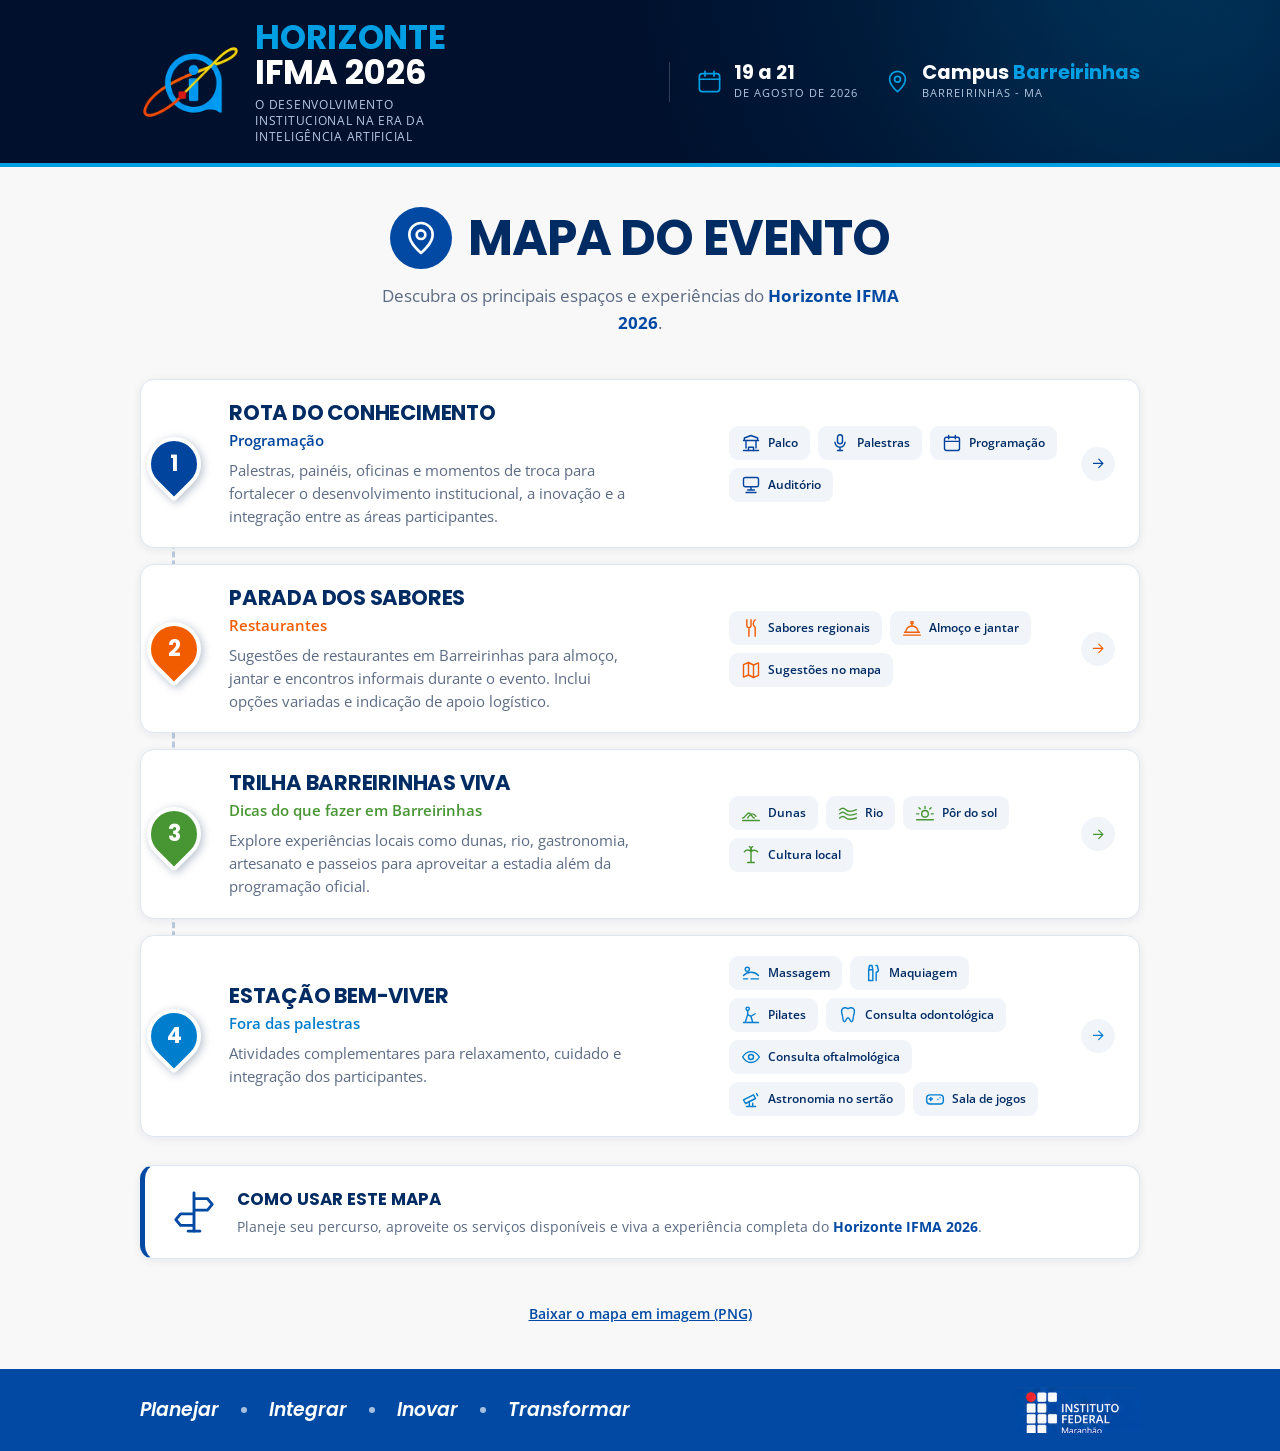
==== commit 926f07e6: "Corrige o recorte da logo do evento, que estava cortada no cabecalho" ====
--- a/index.html
+++ b/index.html
@@ -51,7 +51,7 @@
 <header class="cabecalho">
   <div class="limite">
     <div class="marca">
-      <img class="marca__simbolo" src="logo-horizonte.png" alt="" width="176" height="218">
+      <img class="marca__simbolo" src="logo-horizonte.png" alt="" width="248" height="186">
       <div>
         <p class="marca__nome">Horizonte <b>IFMA 2026</b></p>
         <p class="marca__linha">O desenvolvimento institucional na era da inteligência artificial</p>
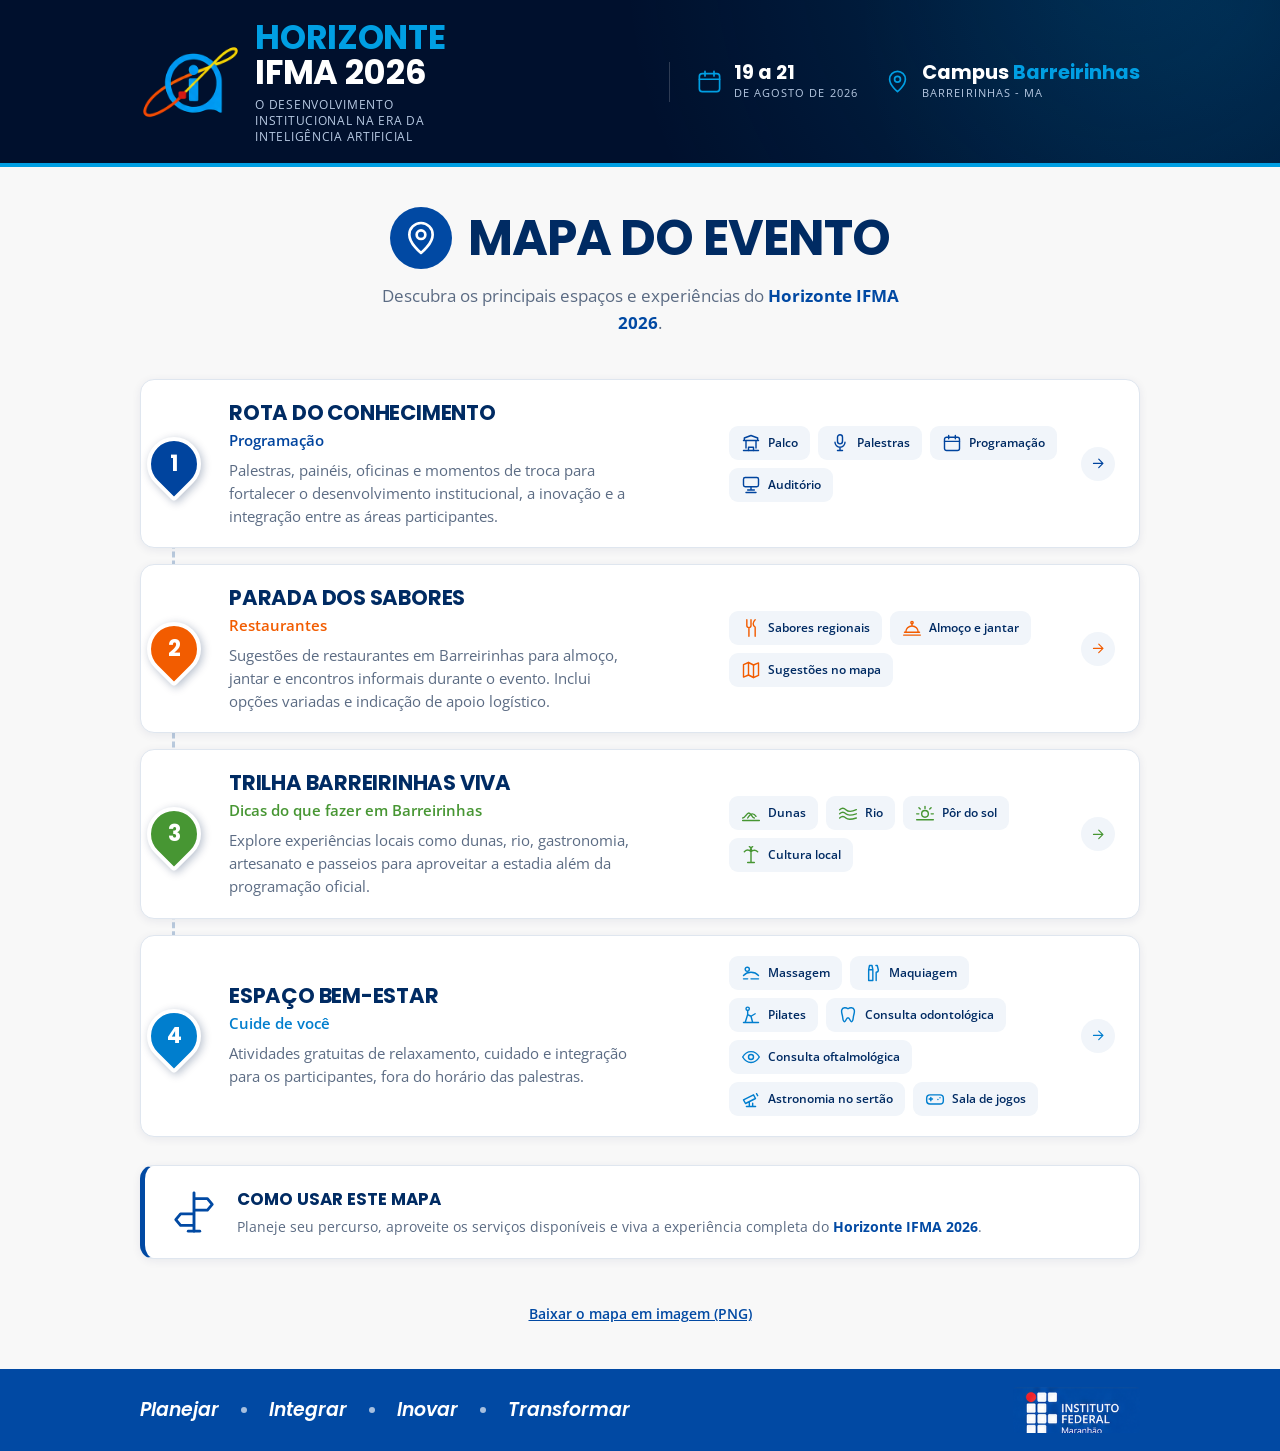
==== commit 2a38ed7f: "Renomeia Estacao Bem-Viver para Espaco Bem-Estar e atualiza o conteudo oficial" ====
--- a/index.html
+++ b/index.html
@@ -4,7 +4,7 @@
 <meta charset="UTF-8">
 <meta name="viewport" content="width=device-width, initial-scale=1">
 <title>Mapa do Evento — Horizonte IFMA 2026</title>
-<meta name="description" content="Mapa do Evento do Horizonte IFMA 2026: programação, restaurantes em Barreirinhas, dicas do que fazer e atividades da Estação Bem-Viver. Campus Barreirinhas, 19 a 21 de agosto de 2026.">
+<meta name="description" content="Mapa do Evento do Horizonte IFMA 2026: programação, restaurantes em Barreirinhas, dicas do que fazer e o Espaço Bem-Estar. Campus Barreirinhas, 19 a 21 de agosto de 2026.">
 <meta name="theme-color" content="#00102d">
 
 <meta property="og:type" content="website">
@@ -160,13 +160,14 @@
     </li>
 
     <li class="etapa" style="--cor: var(--item-4);">
-      <a class="cartao" href="4-bem-viver.html">
+      <a class="cartao" href="4-bem-estar.html">
         <span class="pino" aria-hidden="true"><span>4</span></span>
         <div class="cartao__conteudo">
-          <h2 class="cartao__titulo">Estação Bem-Viver</h2>
-          <p class="cartao__sub">Fora das palestras</p>
-          <p class="cartao__desc">
-            Atividades complementares para relaxamento, cuidado e integração dos participantes.
+          <h2 class="cartao__titulo">Espaço Bem-Estar</h2>
+          <p class="cartao__sub">Cuide de você</p>
+          <p class="cartao__desc">
+            Atividades gratuitas de relaxamento, cuidado e integração para os participantes,
+            fora do horário das palestras.
           </p>
         </div>
         <ul class="marcadores">
--- a/base.css
+++ b/base.css
@@ -14,6 +14,18 @@
   --item-2: #f25c00;
   --item-3: #479633;
   --item-4: #007ece;
+
+  /* Variantes escurecidas das cores da marca, para uso com texto.
+     As originais são vivas demais: sobre branco, ou com texto branco por cima,
+     não alcançam a razão de contraste 4,5:1 exigida pela WCAG AA em texto
+     pequeno. Contraste com branco: 9,0:1 / 5,0:1 / 6,5:1 / 6,1:1. */
+  --item-1-forte: #00449e;
+  --item-2-forte: #c24700;
+  --item-3-forte: #2f6b23;
+  --item-4-forte: #00679f;
+  --trilha-gp-forte: #17699e;
+  /* Roxo do cartão de maquiagem no Espaço Bem-Estar. Contraste 8,6:1 com branco. */
+  --roxo-forte: #6d2f8f;
 
   --trilha-gp: #1f8fd6;
   --trilha-di: #e2a412;
